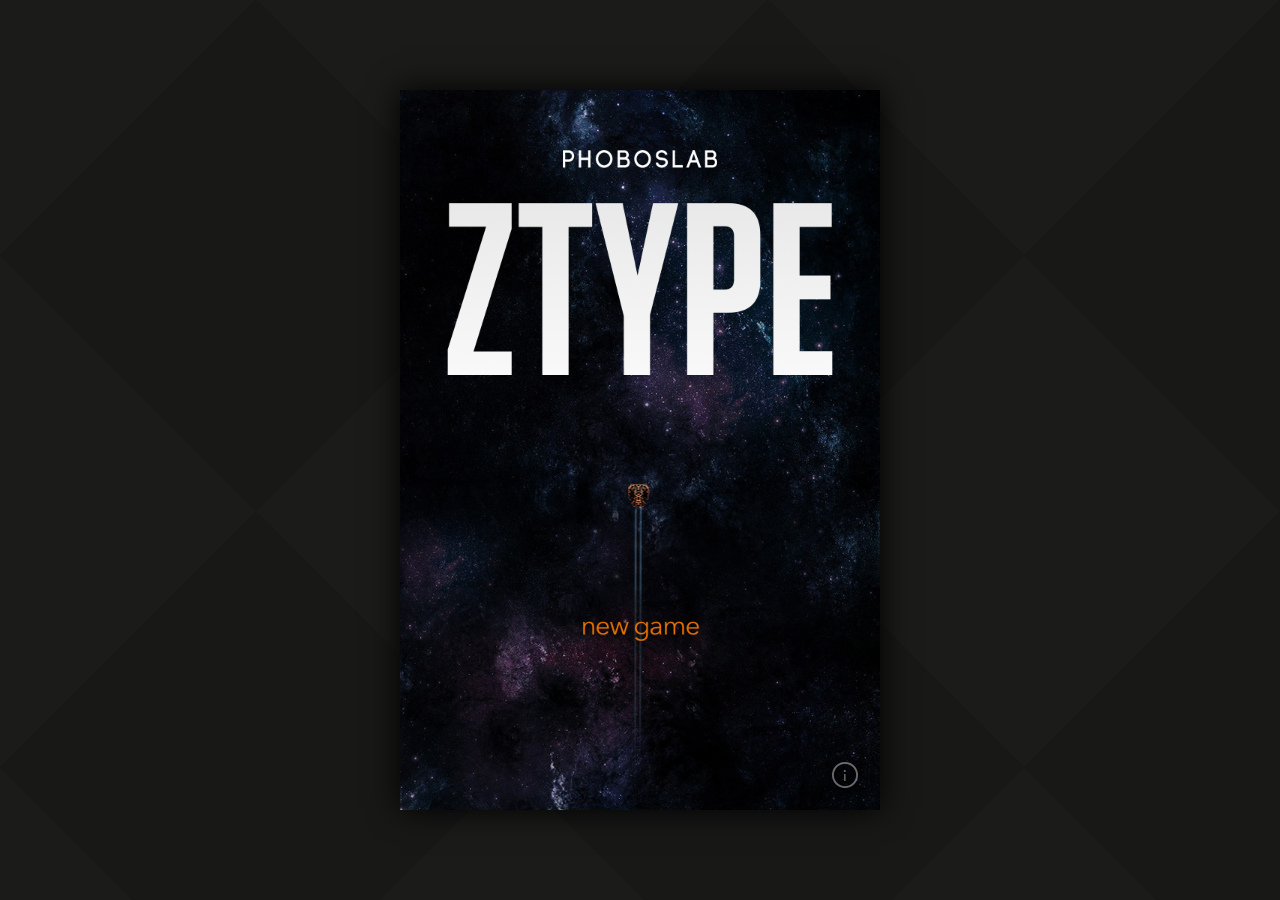
==== index.html @ 90376fa4 "first commit" ====
<!DOCTYPE html>
<html>
<head>
	<title>ZType – Typing Game - Type to Shoot</title>
	<link rel="shortcut icon" href="media/favicon.png" type="image/png">
	<link rel="icon" href="media/favicon.png" type="image/png">
	<style type="text/css">
		html,body {
			background-color: #000;
			background-image: url(media/background/page.png);
			color: #555;
			font-family: helvetica, arial, sans-serif;
			margin: 0;
			padding: 0;
			font-size: 10pt;
		}
		a {
			color: #777;
			text-decoration: none;
		}
		a:hover {
			color: #ccc;
		}
		
		#ztype-game-canvas {
			position: absolute;
			left: 0;
			right: 0;
			top: 0;
			bottom: 0;
			margin: auto;
			border: 0;
			z-index: 1000002;
			box-shadow: 0 0 30px #000;
		}
		body.mobile #ztype-byline { display: none; }
		body.mobile #ztype-gsense { display: none; }
	</style>
	<script type="text/javascript" src="ztype.js" charset="UTF-8"></script>
	<meta name="viewport" content="width=device-width, initial-scale=1, user-scalable=no"/>
</head>
<body>
	<canvas id="ztype-game-canvas"></canvas>
</body>
</html>
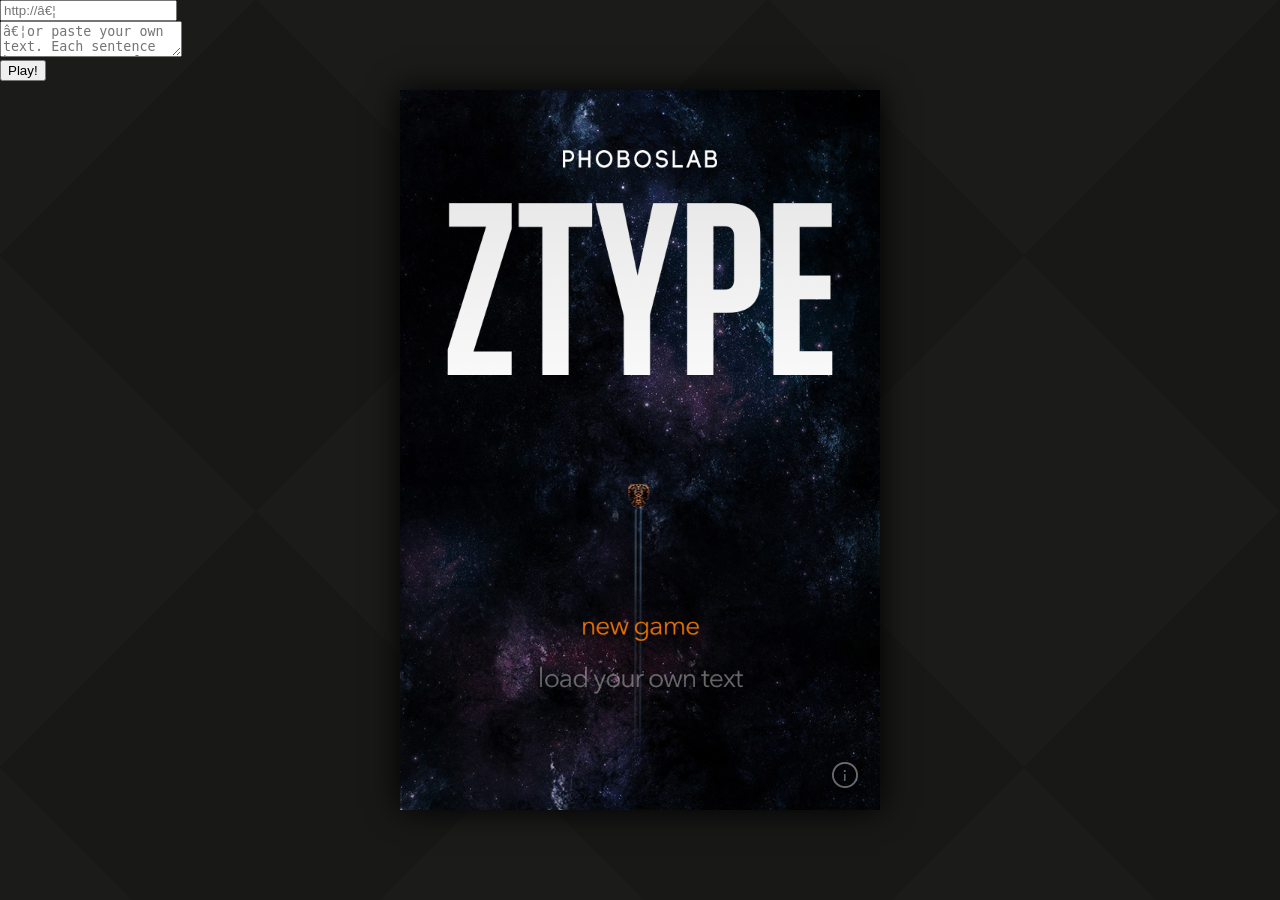
==== commit 02e3f635: "added possibility to play on custom texts" ====
--- a/index.html
+++ b/index.html
@@ -37,9 +37,50 @@
 		body.mobile #ztype-gsense { display: none; }
 	</style>
 	<script type="text/javascript" src="ztype.js" charset="UTF-8"></script>
+    <script src="http://code.jquery.com/jquery-1.11.0.min.js"></script> 
 	<meta name="viewport" content="width=device-width, initial-scale=1, user-scalable=no"/>
 </head>
 <body>
 	<canvas id="ztype-game-canvas"></canvas>
+    <form action="/" method="post" id="form">
+        <div>
+            <input placeholder="http://…" type="text" id="url" name="url"/>
+        </div>
+        <div>
+            <textarea placeholder="…or paste your own text. Each sentence becomes a wave of enemies." id="text" name="text"></textarea>
+        </div>
+        <div id="warn" class="warn">
+                            </div>
+        <div>
+            <button role="submit">Play!</button>
+        </div>
+    </form>
+	<script type="text/javascript">
+		document.getElementById('form').addEventListener('submit', function(ev){
+			var url = document.getElementById('url').value;
+			var text = document.getElementById('text').value;
+			var words = text.split(/\s+/);
+
+			if (url.length > 0) {
+				if (!url.match(/\b(https?:\/\/(?:www\.)?|www\.)([^\s()<>]+(?:\([\w\d]+\)|([^,\.\(\)<>!?\s]|\/)))/)) {
+					document.getElementById('warn').innerHTML = 'Sorry, the URL does not seem to be valid.';
+					ev.preventDefault();
+					return false;
+				}
+			}
+			else if (text.length > 0) {
+				if (words.length < 2 || text.length < 5) {
+					document.getElementById('warn').innerHTML = 'Sorry, your text is too short. Two words minimum.';
+					ev.preventDefault();
+					return false;
+				}
+			}
+			else {
+				document.getElementById('warn').innerHTML = 'Please enter a URL or some text.';
+				ev.preventDefault();
+				return false;
+			}
+		});
+	</script>
 </body>
 </html>
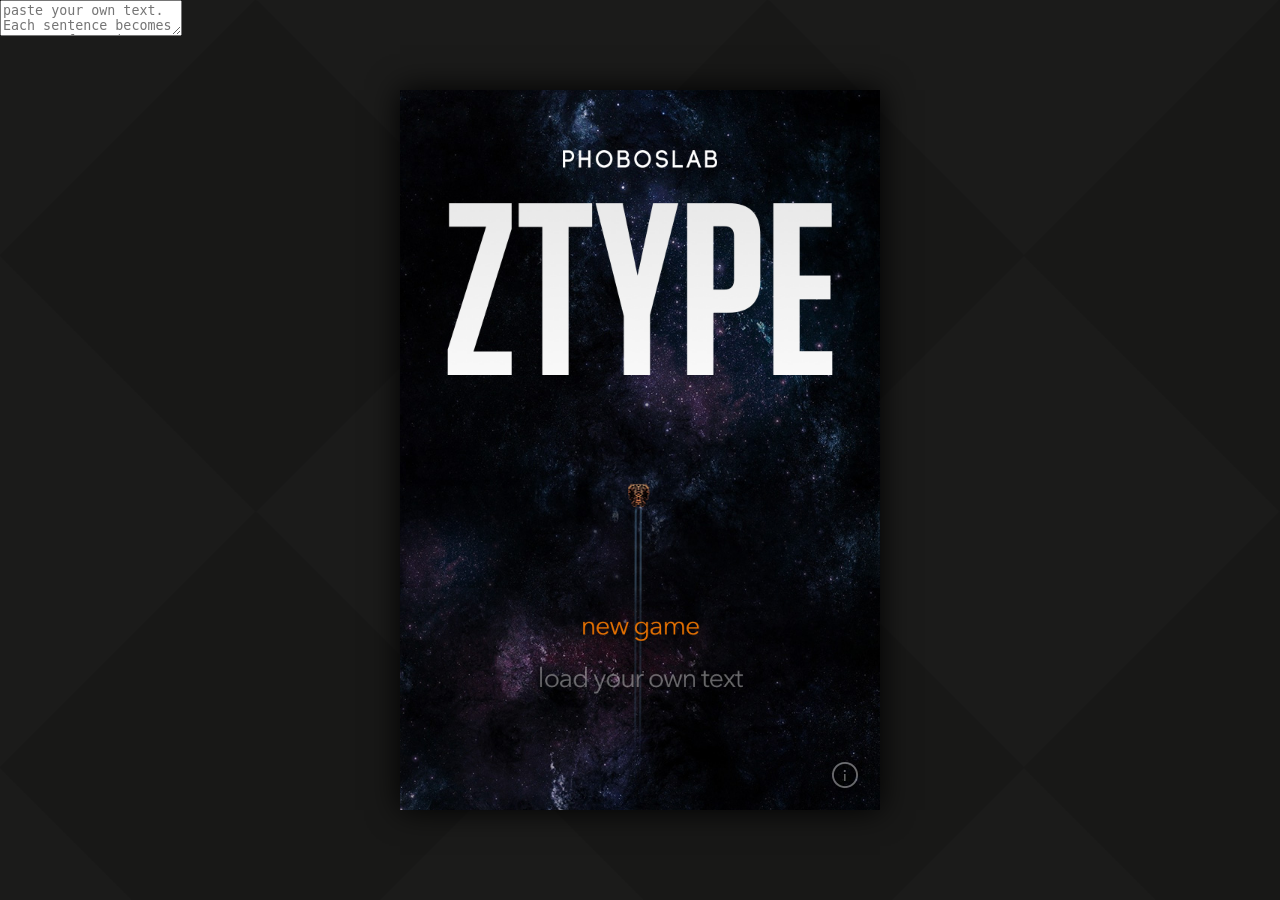
==== commit a93f1942: "removed url form (to add it later)" ====
--- a/index.html
+++ b/index.html
@@ -44,43 +44,8 @@
 	<canvas id="ztype-game-canvas"></canvas>
     <form action="/" method="post" id="form">
         <div>
-            <input placeholder="http://…" type="text" id="url" name="url"/>
-        </div>
-        <div>
-            <textarea placeholder="…or paste your own text. Each sentence becomes a wave of enemies." id="text" name="text"></textarea>
-        </div>
-        <div id="warn" class="warn">
-                            </div>
-        <div>
-            <button role="submit">Play!</button>
+            <textarea placeholder="paste your own text. Each sentence becomes a wave of enemies." id="text" name="text"></textarea>
         </div>
     </form>
-	<script type="text/javascript">
-		document.getElementById('form').addEventListener('submit', function(ev){
-			var url = document.getElementById('url').value;
-			var text = document.getElementById('text').value;
-			var words = text.split(/\s+/);
-
-			if (url.length > 0) {
-				if (!url.match(/\b(https?:\/\/(?:www\.)?|www\.)([^\s()<>]+(?:\([\w\d]+\)|([^,\.\(\)<>!?\s]|\/)))/)) {
-					document.getElementById('warn').innerHTML = 'Sorry, the URL does not seem to be valid.';
-					ev.preventDefault();
-					return false;
-				}
-			}
-			else if (text.length > 0) {
-				if (words.length < 2 || text.length < 5) {
-					document.getElementById('warn').innerHTML = 'Sorry, your text is too short. Two words minimum.';
-					ev.preventDefault();
-					return false;
-				}
-			}
-			else {
-				document.getElementById('warn').innerHTML = 'Please enter a URL or some text.';
-				ev.preventDefault();
-				return false;
-			}
-		});
-	</script>
 </body>
 </html>
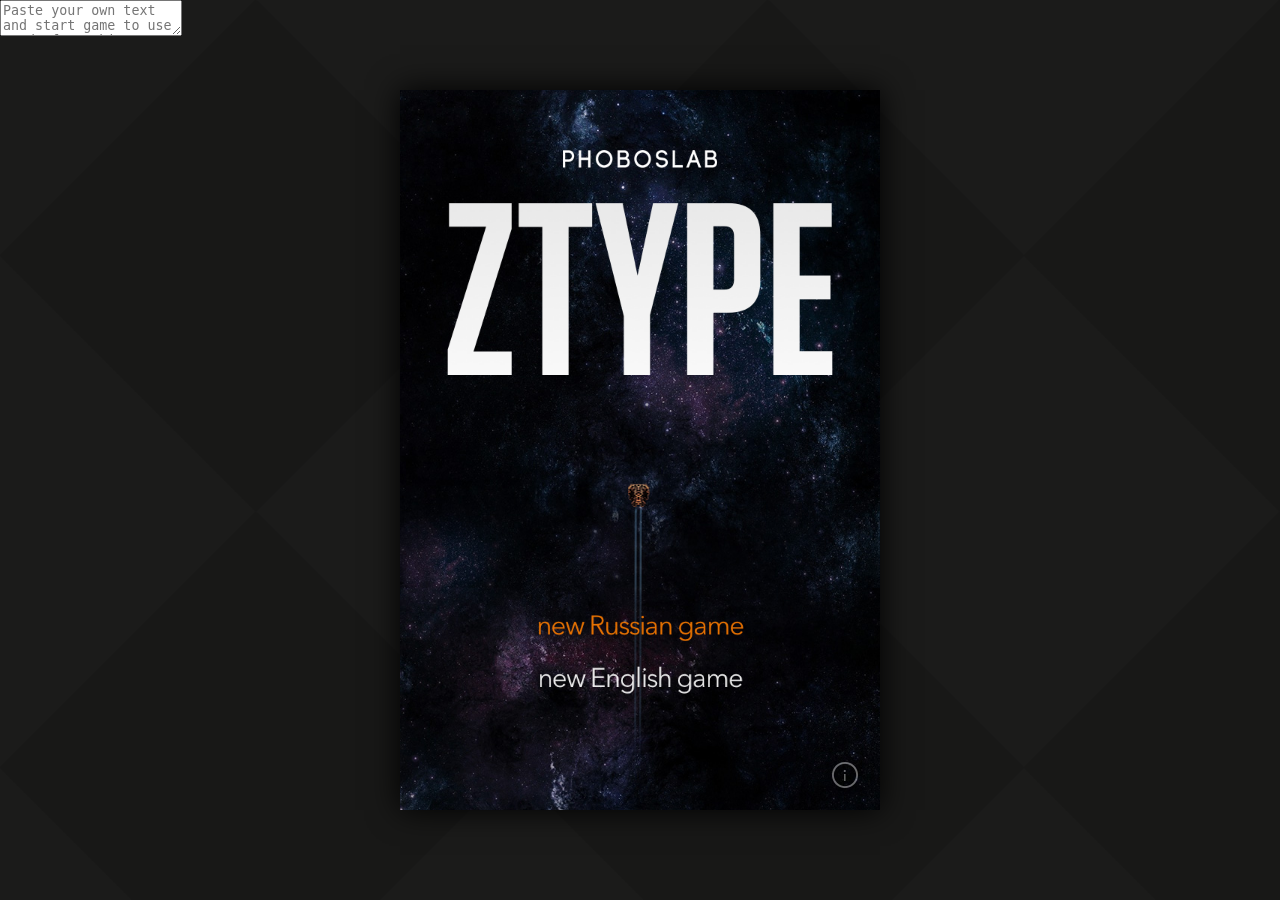
==== commit bf179376: "minor change in index.html" ====
--- a/index.html
+++ b/index.html
@@ -44,7 +44,7 @@
 	<canvas id="ztype-game-canvas"></canvas>
     <form action="/" method="post" id="form">
         <div>
-            <textarea placeholder="paste your own text. Each sentence becomes a wave of enemies." id="text" name="text"></textarea>
+            <textarea placeholder="Paste your own text and start game to use words from this text!" id="text" name="text"></textarea>
         </div>
     </form>
 </body>
